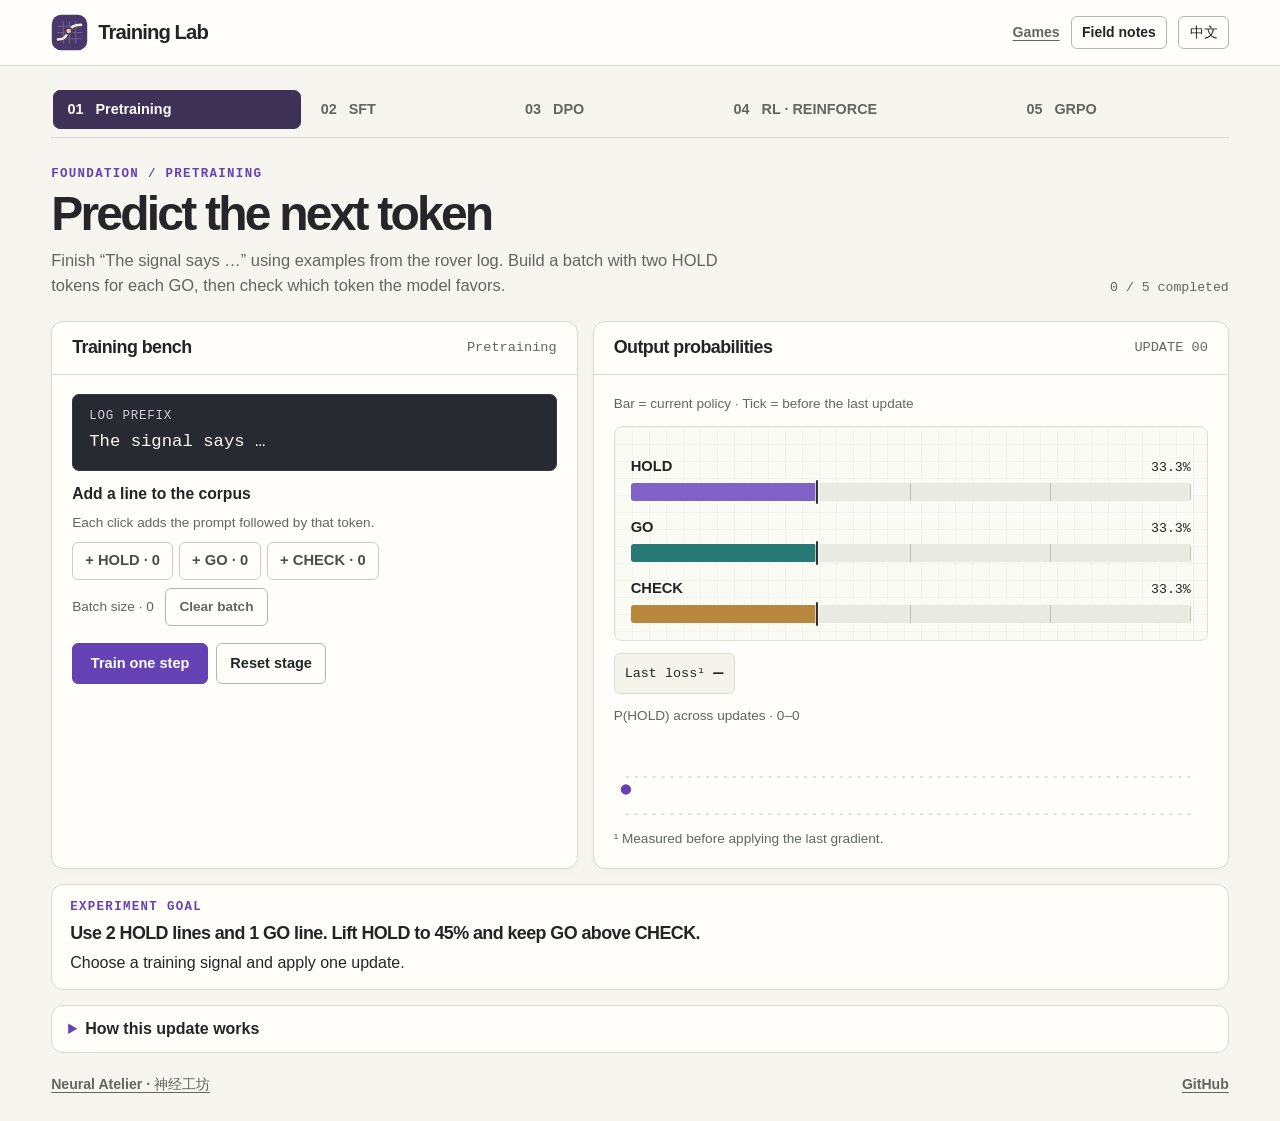
==== index.html @ efecc4be "Build five interactive language model training experiments" ====
<!doctype html>
<html lang="en">
  <head>
    <meta charset="utf-8" />
    <meta name="viewport" content="width=device-width,initial-scale=1" />
    <meta
      name="description"
      content="Five hands-on experiments in LLM training. Change the corpus, demonstrations, preferences and rewards, then watch a small policy learn."
    />
    <meta name="theme-color" content="#f8f8f3" />
    <link rel="icon" href="./favicon.svg" />
    <link rel="stylesheet" href="./style.css" />
    <title>Training Lab · 大模型训练场</title>
  </head>
  <body>
    <header>
      <div class="top">
        <a class="brand" href="./"
          ><img src="./favicon.svg" alt="" width="34" height="34" /><strong
            >Training Lab</strong
          ></a
        >
        <nav class="tools">
          <a id="games" href="/games/">Games</a
          ><button id="guide">Field notes</button
          ><button id="language">中文</button>
        </nav>
      </div>
    </header>
    <main>
      <nav class="chapters" id="chapters" aria-label="Experiments"></nav>
      <section class="hero">
        <div>
          <p class="kicker" id="kicker"></p>
          <h1 id="title"></h1>
          <p id="brief"></p>
        </div>
        <span class="progress" id="progress"></span>
      </section>
      <div class="bench">
        <section class="panel">
          <div class="panel-head">
            <h2 id="inputs-title"></h2>
            <span class="small" id="method"></span>
          </div>
          <div class="panel-body">
            <div class="signal">
              <small id="prompt-label"></small>
              <p id="prompt"></p>
            </div>
            <div id="inputs"></div>
            <div class="actions">
              <button id="step" class="primary"></button
              ><button id="sample"></button><button id="reset"></button>
            </div>
          </div>
        </section>
        <section class="panel">
          <div class="panel-head">
            <h2 id="policy-title"></h2>
            <span id="step-num" class="small"></span>
          </div>
          <div class="panel-body">
            <p class="muted small" id="chart-caption"></p>
            <div class="chart" id="chart"></div>
            <div id="stats" class="stats"></div>
            <div id="history"></div>
          </div>
        </section>
      </div>
      <section class="goal">
        <p class="kicker" id="goal-label"></p>
        <h2 id="goal-text"></h2>
        <p id="feedback" aria-live="polite"></p>
        <div id="advance" class="actions"></div>
      </section>
      <section class="notes" id="notes"></section>
    </main>
    <footer>
      <a href="/games/neural-atelier/">Neural Atelier · 神经工坊</a
      ><a href="https://github.com/chainhelen/training-lab">GitHub</a>
    </footer>
    <dialog id="manual">
      <button class="close" id="close" aria-label="Close">×</button>
      <div id="guide-body"></div>
    </dialog>
    <script type="module" src="./src/app.mjs"></script>
  </body>
</html>
---- style.css ----
:root {
  color-scheme: light;
  --paper: #f6f5ef;
  --surface: #fffefa;
  --ink: #232525;
  --muted: #62665f;
  --rule: #d9dad1;
  --strong-rule: #b3b8ac;
  --purple: #6542b4;
  --violet: #8062c7;
  --pale-violet: #efebf8;
  --teal: #176b64;
  --pale-teal: #e2f2e9;
  --ochre: #97600e;
  --pale-ochre: #fff1d2;
  --mono:
    "IBM Plex Mono", "SFMono-Regular", Consolas, "Liberation Mono", monospace;
  --sans:
    "Inter", "Helvetica Neue", -apple-system, BlinkMacSystemFont, "Segoe UI",
    "PingFang SC", Arial, sans-serif;
  font-family: var(--sans);
  font-size: 16px;
  line-height: 1.5;
  font-variant-numeric: tabular-nums;
  color: var(--ink);
  background: var(--paper);
  -webkit-text-size-adjust: 100%;
}
* {
  box-sizing: border-box;
}
body {
  margin: 0;
  min-width: 300px;
}
main,
.top,
footer {
  width: min(1216px, 92vw);
  margin-inline: auto;
}
header {
  background: var(--surface);
  border-bottom: 1px solid var(--rule);
}
header.top {
  width: 100%;
  padding-inline: max(4vw, calc((100vw - 1216px) / 2));
}
.top,
header > nav,
.brand,
.tools,
.panel-head,
.bar-head,
.actions,
.control-row,
footer {
  display: flex;
  align-items: center;
}
.top {
  justify-content: space-between;
  min-height: 65px;
  gap: 20px;
}
.brand {
  color: var(--ink);
  font-size: 1.27rem;
  font-weight: 760;
  letter-spacing: -0.045em;
  gap: 10px;
  text-decoration: none;
}
.brand img,
.brand > svg {
  display: block;
  width: 37px;
  height: 37px;
}
.tools {
  flex-wrap: wrap;
  gap: 0.7rem;
  justify-content: flex-end;
}
a {
  color: var(--purple);
  text-underline-offset: 0.19em;
}
.tools a,
footer a {
  color: var(--muted);
  font-size: 0.88rem;
  font-weight: 570;
}
.tools a:hover,
footer a:hover {
  color: var(--purple);
}
button,
input,
select {
  color: inherit;
  font: inherit;
}
button,
select,
summary {
  cursor: pointer;
  touch-action: manipulation;
}
button {
  background: var(--surface);
  border: 1px solid var(--strong-rule);
  border-radius: 6px;
  padding: 0.47rem 0.83rem;
  min-height: 38px;
  font-weight: 580;
}
button:disabled {
  cursor: default;
  opacity: 0.52;
}
button:hover:not(:disabled),
select:hover {
  border-color: var(--purple);
  color: var(--purple);
}
button:focus-visible,
a:focus-visible,
summary:focus-visible,
select:focus-visible,
input:focus-visible {
  outline: 3px solid #976dd0;
  outline-offset: 3px;
}
.tools button {
  min-height: 33px;
  padding: 0.27rem 0.64rem;
  font-size: 0.875rem;
}
main {
  padding-top: 21px;
}
.chapters {
  display: flex;
  gap: 5px;
  padding: 3px 2px 8px;
  border-bottom: 1px solid var(--rule);
  overflow-x: auto;
  scrollbar-width: thin;
  scrollbar-color: #c9c7bb transparent;
}
.chapters button {
  flex: 1 0 auto;
  text-align: left;
  background: transparent;
  border: 1px solid transparent;
  border-radius: 7px;
  min-height: 39px;
  font-size: 0.9rem;
  color: var(--muted);
  white-space: nowrap;
}
.chapters button.active {
  color: #fff;
  background: #3d3155;
  border-color: #3d3155;
}
.chapters button.done:not(.active) {
  color: var(--teal);
}
.chapters button:hover:not(.active) {
  color: var(--purple);
  background: #ece9f1;
}
.chapters button.active:hover {
  color: #fff;
}
.hero {
  display: flex;
  gap: 22px;
  justify-content: space-between;
  align-items: flex-end;
  padding: 28px 0 23px;
}
.hero > :first-child {
  min-width: 0;
}
.kicker {
  margin: 0 0 6px;
  font: 650 0.78rem/1.35 var(--mono);
  letter-spacing: 0.105em;
  text-transform: uppercase;
  color: var(--purple);
}
h1,
h2,
h3,
p {
  margin-block: 0;
}
h1 {
  color: #262628;
  font-size: clamp(2.15rem, 3.75vw, 3.55rem);
  font-weight: 720;
  line-height: 1.04;
  letter-spacing: -0.058em;
  text-wrap: balance;
}
html[lang^="zh"] h1 {
  letter-spacing: -0.035em;
  line-height: 1.18;
}
#brief {
  margin: 9px 0 0;
  max-width: 76ch;
  color: var(--muted);
  font-size: 1.03rem;
  line-height: 1.52;
}
.progress {
  flex-shrink: 0;
  color: var(--muted);
  font: 500 0.825rem/1.5 var(--mono);
}
.bench {
  display: grid;
  grid-template-columns: minmax(0, 0.96fr) minmax(0, 1.16fr);
  gap: 15px;
  align-items: stretch;
}
.panel,
.goal,
.notes details,
details.notes {
  min-width: 0;
  background: var(--surface);
  border: 1px solid var(--rule);
  border-radius: 12px;
}
.panel {
  overflow: clip;
  box-shadow: 0 3px 7px #35312606;
}
.panel-head {
  padding: 13px 20px;
  min-height: 53px;
  justify-content: space-between;
  gap: 0.7rem;
  border-bottom: 1px solid var(--rule);
}
.panel-head h2,
.goal h2 {
  font-size: 1.12rem;
  font-weight: 690;
  line-height: 1.3;
  letter-spacing: -0.032em;
}
.panel-body {
  padding: 19px 20px;
}
.panel-body > * + * {
  margin-top: 12px;
}
h3 {
  font-size: 0.98rem;
  line-height: 1.38;
}
code,
kbd,
pre {
  font-family: var(--mono);
}
code {
  font-size: 0.91em;
  overflow-wrap: anywhere;
}
.signal {
  background: #282a32;
  color: #f4f2e9;
  border: 1px solid #373643;
  padding: 14px 16px;
  border-radius: 7px;
  line-height: 1.6;
  font-family: var(--mono);
  font-size: 0.92rem;
  overflow-wrap: anywhere;
}
.signal small,
.signal .muted,
.signal .kicker {
  color: #d3ccdd;
}
.signal b,
.signal strong {
  color: #f5d9a1;
}
.control-row {
  flex-wrap: wrap;
  gap: 6px;
}
.control-row button {
  color: #4c4e48;
  font-size: 0.92rem;
  font-weight: 560;
  border-color: #cacdc3;
  padding: 0.48rem 0.75rem;
  line-height: 1.3;
}
.control-row .selected,
button.selected,
button[aria-pressed="true"]:not(.active) {
  color: #51338c;
  background: var(--pale-violet);
  border-color: #9074bd;
}
select {
  display: block;
  width: 100%;
  max-width: 100%;
  background: #fffefa;
  padding: 0.53rem 2.15rem 0.53rem 0.68rem;
  min-height: 39px;
  border: 1px solid var(--strong-rule);
  border-radius: 6px;
  appearance: none;
  background-image: url("data:image/svg+xml,%3Csvg xmlns='http://www.w3.org/2000/svg' width='12' height='8' viewBox='0 0 12 8'%3E%3Cpath d='M1 1l5 5 5-5' fill='none' stroke='%23535651' stroke-width='1.7'/%3E%3C/svg%3E");
  background-repeat: no-repeat;
  background-position: right 0.75rem center;
  text-overflow: ellipsis;
}
input[type="range"] {
  accent-color: var(--purple);
  width: 100%;
}
label {
  font-size: 0.94rem;
}
label > select {
  margin-top: 0.32rem;
}
.actions {
  flex-wrap: wrap;
  gap: 0.5rem;
  margin-top: 17px;
}
.actions button {
  min-height: 41px;
  font-size: 0.91rem;
}
button.primary,
.actions button.primary {
  color: #fff;
  background: var(--purple);
  border-color: var(--purple);
  padding-inline: 1.1rem;
  font-weight: 650;
}
button.primary:hover:not(:disabled) {
  color: #fff;
  background: #513493;
  border-color: #513493;
}
.goal {
  margin-top: 15px;
  padding: 14px 18px;
}
.goal.won,
.won.goal {
  border-color: #94b9a2;
  background: #eef7ee;
}
#feedback {
  line-height: 1.5;
  overflow-wrap: anywhere;
}
#feedback.won,
.won #feedback,
.won {
  color: var(--teal);
}
.chart {
  background:
    linear-gradient(90deg, #68735a0c 1px, transparent 1px),
    linear-gradient(#68735a0c 1px, transparent 1px), #fbfbf6;
  background-size:
    17px 17px,
    17px 17px,
    auto;
  border: 1px solid #dedfd5;
  border-radius: 8px;
  padding: 15px 16px;
}
.axis {
  display: flex;
  justify-content: space-between;
  color: var(--muted);
  font: 0.77rem/1.4 var(--mono);
}
.bar-row {
  margin-block: 13px 15px;
}
.bar-row:last-child {
  margin-bottom: 2px;
}
.bar-head {
  justify-content: space-between;
  gap: 0.6rem;
  align-items: baseline;
  font-size: 0.92rem;
  margin-bottom: 5px;
}
.bar-head > :last-child {
  font-family: var(--mono);
  font-size: 0.83rem;
}
.bar-track {
  height: 18px;
  background:
    repeating-linear-gradient(
      90deg,
      transparent 0 calc(25% - 1px),
      #bec0b4 calc(25% - 1px) 25%
    ),
    #e9eae2;
  border-radius: 3px;
  position: relative;
  overflow: visible;
}
.bar-fill {
  display: block;
  height: 100%;
  background: var(--violet);
  border-radius: 3px;
  transition: width 260ms ease-out;
}
.bar-row:nth-of-type(3n + 2) .bar-fill {
  background: #287a76;
}
.bar-row:nth-of-type(3n + 3) .bar-fill {
  background: #b6873c;
}
.old-mark {
  position: absolute;
  top: -3px;
  bottom: -3px;
  width: 2px;
  background: #303232;
  border-radius: 1px;
  box-shadow: 0 0 0 1px #fff9;
  transform: translateX(-1px);
}
.stats {
  display: flex;
  gap: 7px;
  flex-wrap: wrap;
}
.stat {
  background: #f4f4ed;
  border: 1px solid #dcddd3;
  border-radius: 6px;
  padding: 7px 10px;
  font: 0.84rem/1.45 var(--mono);
  min-width: 0;
  overflow-wrap: anywhere;
}
.stat b,
.stat strong {
  font-size: 1.06rem;
}
.trace {
  display: block;
  width: 100%;
  height: auto;
  max-height: 118px;
  color: var(--purple);
  overflow: visible;
}
.rollout {
  display: flex;
  gap: 7px;
  flex-wrap: wrap;
}
.sample {
  border: 1px solid var(--rule);
  border-radius: 5px;
  background: #f5f4ee;
  padding: 4px 8px;
  font: 0.85rem/1.55 var(--mono);
  overflow-wrap: anywhere;
}
.sample.plus,
.plus.sample {
  color: #135d51;
  background: var(--pale-teal);
  border-color: #a8c9b5;
}
.sample.minus,
.minus.sample {
  color: #77500a;
  background: var(--pale-ochre);
  border-color: #d1b679;
}
.plus {
  color: var(--teal);
}
.minus {
  color: var(--ochre);
}
.notes {
  margin-top: 15px;
}
.notes details,
details.notes {
  margin-block: 8px;
}
details.notes {
  margin-top: 15px;
}
summary {
  padding: 11px 16px;
  font-weight: 600;
}
summary::marker {
  color: var(--purple);
}
details > :not(summary) {
  margin: 0 16px 12px;
}
details li {
  margin-block: 0.3rem;
}
.small,
small,
.muted {
  color: var(--muted);
}
.small,
small {
  font-size: 0.85rem;
}
footer {
  gap: 0.9rem;
  justify-content: space-between;
  color: var(--muted);
  font-size: 0.85rem;
  margin-block: 21px 26px;
}
dialog {
  max-width: min(580px, 93vw);
  max-height: 82dvh;
  color: var(--ink);
  background: var(--surface);
  border: 1px solid var(--strong-rule);
  border-radius: 13px;
  padding: 24px;
  box-shadow: 0 16px 64px #22232f30;
}
dialog::backdrop {
  background: #25252a69;
}
dialog h2 {
  letter-spacing: -0.035em;
}
dialog p,
dialog li {
  margin-top: 0.67rem;
}
dialog .close {
  float: right;
  border-radius: 50%;
  font-size: 1.15rem;
  line-height: 1;
  min-width: 34px;
  min-height: 34px;
  padding: 4px;
}
@media (max-width: 900px) {
  .hero {
    align-items: flex-start;
  }
  .bench {
    grid-template-columns: minmax(0, 1fr) minmax(0, 1fr);
    gap: 10px;
  }
  .panel-head {
    padding: 10px 14px;
  }
  .panel-body {
    padding: 15px 14px;
  }
}
@media (max-width: 715px) {
  main,
  .top,
  footer {
    width: min(94vw, 660px);
  }
  main {
    padding-top: 12px;
  }
  .top {
    min-height: 54px;
    gap: 0.5rem;
  }
  .tools {
    gap: 0.45rem;
  }
  .brand {
    font-size: 1.11rem;
    gap: 7px;
  }
  .brand img,
  .brand > svg {
    width: 32px;
    height: 32px;
  }
  .chapters {
    gap: 2px;
  }
  .chapters button {
    min-height: 36px;
    font-size: 0.83rem;
    padding: 0.32rem 0.62rem;
  }
  .hero {
    flex-direction: column;
    padding: 15px 0;
    gap: 0.55rem;
  }
  #brief {
    font-size: 0.97rem;
  }
  .progress {
    font-size: 0.77rem;
  }
  .bench {
    grid-template-columns: 1fr;
    gap: 11px;
  }
  .signal {
    padding: 11px 12px;
  }
  .chart {
    padding: 11px 12px;
  }
  .actions {
    gap: 5px;
  }
  .goal {
    padding: 12px 14px;
  }
  footer {
    flex-wrap: wrap;
    gap: 0.4rem 0.8rem;
  }
}
@media (prefers-reduced-motion: reduce) {
  *,
  *::before,
  *::after {
    scroll-behavior: auto !important;
    transition-duration: 0.01ms !important;
    animation-duration: 0.01ms !important;
  }
}
#prompt-label {
  display: block;
  font: 0.78rem var(--mono);
  letter-spacing: 0.065em;
}
#prompt {
  color: #fffaf0;
  padding-top: 0.35rem;
  font-size: 1.08rem;
}
#inputs > * + *,
#history > * + * {
  margin-top: 0.52rem;
}
#method,
#step-num {
  font-family: var(--mono);
}
#goal-text {
  margin-block: 0.14rem 0.36rem;
}
#advance:empty {
  display: none;
}
.actions [hidden],
[hidden] {
  display: none !important;
}
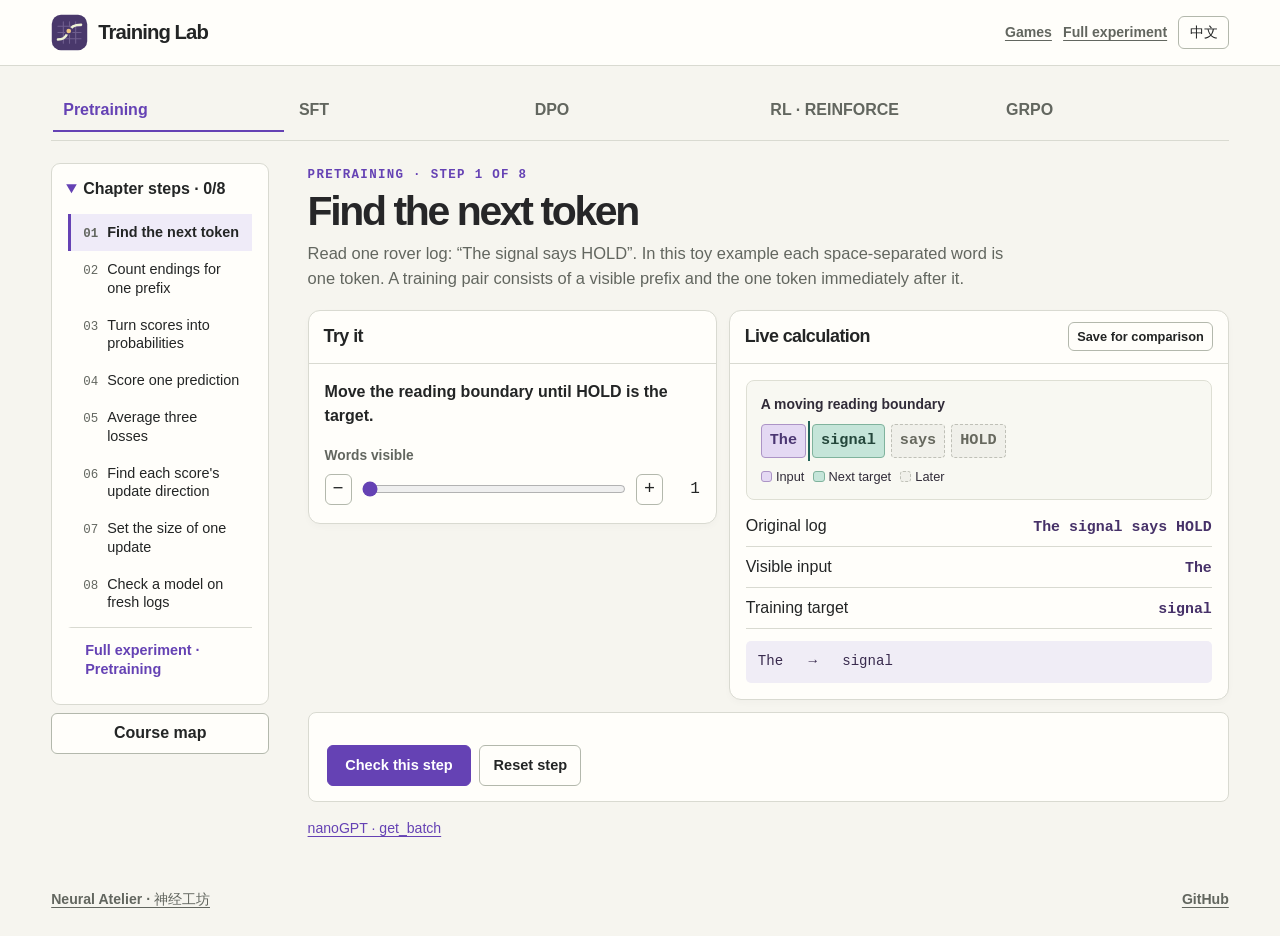
==== commit 5f5942cd: "Break training into 34 guided experiments with live calculations" ====
--- a/index.html
+++ b/index.html
@@ -5,85 +5,91 @@
     <meta name="viewport" content="width=device-width,initial-scale=1" />
     <meta
       name="description"
-      content="Five hands-on experiments in LLM training. Change the corpus, demonstrations, preferences and rewards, then watch a small policy learn."
+      content="Learn how language models train, one decision at a time. Work through pretraining, SFT, DPO, policy gradients and GRPO with interactive numerical experiments."
     />
-    <meta name="theme-color" content="#f8f8f3" />
+    <meta name="theme-color" content="#f6f5ef" />
     <link rel="icon" href="./favicon.svg" />
     <link rel="stylesheet" href="./style.css" />
+    <link rel="stylesheet" href="./course.css" />
+    <link rel="stylesheet" href="./visuals.css" />
     <title>Training Lab · 大模型训练场</title>
   </head>
-  <body>
+  <body class="course">
     <header>
       <div class="top">
         <a class="brand" href="./"
-          ><img src="./favicon.svg" alt="" width="34" height="34" /><strong
+          ><img src="./favicon.svg" width="34" height="34" alt="" /><strong
             >Training Lab</strong
           ></a
         >
         <nav class="tools">
-          <a id="games" href="/games/">Games</a
-          ><button id="guide">Field notes</button
+          <a href="/games/" id="games">Games</a
+          ><a href="./workbench.html" id="bench-link">Training bench</a
           ><button id="language">中文</button>
         </nav>
       </div>
     </header>
     <main>
-      <nav class="chapters" id="chapters" aria-label="Experiments"></nav>
-      <section class="hero">
-        <div>
-          <p class="kicker" id="kicker"></p>
-          <h1 id="title"></h1>
-          <p id="brief"></p>
-        </div>
-        <span class="progress" id="progress"></span>
-      </section>
-      <div class="bench">
-        <section class="panel">
-          <div class="panel-head">
-            <h2 id="inputs-title"></h2>
-            <span class="small" id="method"></span>
+      <nav id="chapters" class="chapters" aria-label="Chapters"></nav>
+      <div class="course-shell">
+        <aside class="course-rail">
+          <details id="rail">
+            <summary id="rail-title"></summary>
+            <div id="route-list"></div>
+          </details>
+          <button id="open-map" aria-haspopup="dialog"></button>
+        </aside>
+        <article id="activity">
+          <div class="course-title">
+            <p class="kicker" id="position"></p>
+            <h1 id="title" tabindex="-1"></h1>
+            <p id="brief"></p>
           </div>
-          <div class="panel-body">
-            <div class="signal">
-              <small id="prompt-label"></small>
-              <p id="prompt"></p>
+          <div class="micro-bench">
+            <section class="panel">
+              <div class="panel-head"><h2 id="task-label"></h2></div>
+              <div class="panel-body">
+                <p class="task" id="task"></p>
+                <div id="controls"></div>
+              </div>
+            </section>
+            <section class="panel">
+              <div class="panel-head">
+                <h2 id="results-label"></h2>
+                <button id="pin"></button>
+              </div>
+              <div class="panel-body">
+                <div id="guided-visual"></div>
+                <div id="readout"></div>
+                <pre class="calculation" id="calculation"></pre>
+              </div>
+            </section>
+          </div>
+          <section class="response">
+            <div id="feedback" aria-live="polite"></div>
+            <div class="actions">
+              <button class="primary" id="check"></button
+              ><button id="next" hidden></button><button id="reset"></button>
             </div>
-            <div id="inputs"></div>
-            <div class="actions">
-              <button id="step" class="primary"></button
-              ><button id="sample"></button><button id="reset"></button>
-            </div>
+          </section>
+          <div class="bottom-route">
+            <a id="back"></a><a id="source" target="_blank" rel="noopener"></a>
           </div>
-        </section>
-        <section class="panel">
-          <div class="panel-head">
-            <h2 id="policy-title"></h2>
-            <span id="step-num" class="small"></span>
-          </div>
-          <div class="panel-body">
-            <p class="muted small" id="chart-caption"></p>
-            <div class="chart" id="chart"></div>
-            <div id="stats" class="stats"></div>
-            <div id="history"></div>
-          </div>
-        </section>
+        </article>
       </div>
-      <section class="goal">
-        <p class="kicker" id="goal-label"></p>
-        <h2 id="goal-text"></h2>
-        <p id="feedback" aria-live="polite"></p>
-        <div id="advance" class="actions"></div>
-      </section>
-      <section class="notes" id="notes"></section>
     </main>
+    <dialog id="course-map" aria-labelledby="map-title">
+      <div class="map-head">
+        <h2 id="map-title"></h2>
+        <button id="close-map" autofocus></button>
+      </div>
+      <p id="map-caption"></p>
+      <div id="map-route"></div>
+    </dialog>
     <footer>
       <a href="/games/neural-atelier/">Neural Atelier · 神经工坊</a
       ><a href="https://github.com/chainhelen/training-lab">GitHub</a>
     </footer>
-    <dialog id="manual">
-      <button class="close" id="close" aria-label="Close">×</button>
-      <div id="guide-body"></div>
-    </dialog>
-    <script type="module" src="./src/app.mjs"></script>
+    <script type="module" src="./src/course.mjs"></script>
   </body>
 </html>
--- a/course.css
+++ b/course.css
@@ -0,0 +1,397 @@
+.course-shell {
+  display: grid;
+  grid-template-columns: minmax(165px, 218px) minmax(0, 1fr);
+  gap: clamp(20px, 3vw, 40px);
+  margin: 22px 0 34px;
+}
+.course-rail {
+  min-width: 0;
+}
+.course-rail details {
+  position: static;
+  border: 1px solid var(--rule);
+  border-radius: 9px;
+  background: var(--surface);
+  overflow: hidden;
+}
+.course-rail summary {
+  padding: 13px 14px;
+  font-weight: 660;
+  cursor: pointer;
+}
+.course-rail nav {
+  display: grid;
+}
+.course-rail a {
+  display: flex;
+  gap: 9px;
+  padding: 9px 12px;
+  font-size: 0.9rem;
+  line-height: 1.3;
+  text-decoration: none;
+  color: var(--ink);
+  border-left: 3px solid transparent;
+}
+.course-rail a:hover,
+.course-rail a[aria-current="step"] {
+  background: var(--pale-violet);
+}
+.course-rail a[aria-current="step"] {
+  border-color: var(--purple);
+  font-weight: 640;
+}
+.route-number {
+  color: var(--muted);
+  flex: 0 0 2ch;
+  font-family: var(--mono);
+  font-size: 0.78rem;
+  padding-top: 3px;
+}
+.course-rail a.finished .route-number {
+  color: var(--teal);
+}
+.course-rail .capstone {
+  border-top: 1px solid var(--rule);
+  margin-top: 6px;
+  padding: 13px 14px;
+  color: var(--purple);
+  font-weight: 600;
+}
+.route-progress {
+  font-size: 0.8rem;
+  color: var(--muted);
+  padding: 0 14px 10px;
+}
+.course-title {
+  margin: 4px 0 18px;
+}
+.course-title h1 {
+  font-size: clamp(1.85rem, 3.2vw, 2.9rem);
+}
+#activity {
+  min-width: 0;
+}
+.micro-bench {
+  display: grid;
+  grid-template-columns: minmax(0, 0.9fr) minmax(0, 1.1fr);
+  gap: 12px;
+  align-items: start;
+}
+.task {
+  font-weight: 600;
+  line-height: 1.5;
+}
+.control {
+  margin-top: 18px;
+}
+.control > label,
+.control > legend {
+  display: block;
+  font-size: 0.86rem;
+  font-weight: 630;
+  color: var(--muted);
+  margin-bottom: 5px;
+}
+.control fieldset,
+fieldset.control {
+  border: 0;
+  padding: 0;
+  margin-inline: 0;
+  min-width: 0;
+}
+.choices {
+  display: flex;
+  flex-wrap: wrap;
+  gap: 5px;
+}
+.choices button {
+  white-space: normal;
+  text-align: left;
+  overflow-wrap: anywhere;
+}
+.choices [aria-pressed="true"] {
+  color: var(--purple);
+  background: var(--pale-violet);
+  border-color: #9478cd;
+}
+.range-line {
+  display: flex;
+  align-items: center;
+  gap: 8px;
+}
+.range-line input {
+  flex: 1;
+  width: 20px;
+  accent-color: var(--purple);
+  min-height: 32px;
+}
+.range-line output {
+  font-family: var(--mono);
+  min-width: 3ch;
+  text-align: right;
+}
+.range-line button {
+  font: 1.15rem var(--mono);
+  padding: 2px 7px;
+  min-height: 31px;
+}
+.limits {
+  display: flex;
+  justify-content: space-between;
+  padding-inline: 32px 62px;
+  font: 0.73rem var(--mono);
+  color: var(--muted);
+}
+#pin {
+  font-size: 0.8rem;
+  padding: 3px 8px;
+  min-height: 29px;
+}
+.result-row {
+  padding: 8px 0;
+  border-bottom: 1px solid var(--rule);
+  min-width: 0;
+}
+.result-row:first-child {
+  padding-top: 0;
+}
+.result-row .result-head {
+  display: flex;
+  align-items: baseline;
+  justify-content: space-between;
+  gap: 8px;
+  flex-wrap: wrap;
+}
+.result-row span,
+.result-row b {
+  overflow-wrap: anywhere;
+}
+.result-row b {
+  font: 600 0.93rem/1.4 var(--mono);
+  color: #463168;
+}
+.result-bar {
+  height: 7px;
+  background: #ebe9e2;
+  margin: 6px 0 1px;
+  position: relative;
+  border-radius: 2px;
+}
+.result-bar i {
+  display: block;
+  height: 100%;
+  background: #8e75c5;
+  border-radius: 2px;
+}
+.result-bar em {
+  position: absolute;
+  top: -2px;
+  bottom: -2px;
+  width: 2px;
+  background: #262422;
+}
+.pinned {
+  display: block;
+  color: var(--muted);
+  font-size: 0.8rem;
+}
+.calculation {
+  white-space: pre-wrap;
+  word-break: break-word;
+  background: #f0edf6;
+  color: #392b4e;
+  border-radius: 5px;
+  padding: 10px 12px;
+  font: 500 0.88rem/1.55 var(--mono);
+  margin: 12px 0 0;
+}
+.response {
+  border: 1px solid var(--rule);
+  background: var(--surface);
+  padding: 15px 18px;
+  margin-top: 12px;
+  border-radius: 8px;
+}
+.response #feedback:not(:empty) {
+  margin-bottom: 12px;
+}
+.response .success {
+  color: var(--teal);
+  font-weight: 600;
+}
+.response .retry {
+  color: #794808;
+}
+.course [hidden] {
+  display: none !important;
+}
+.bottom-route {
+  display: flex;
+  justify-content: space-between;
+  gap: 10px;
+  flex-wrap: wrap;
+  margin: 16px 0;
+  font-size: 0.88rem;
+}
+.course #progress {
+  font-size: 0.82rem;
+}
+.micro-bench .panel-head {
+  padding: 10px 15px;
+}
+.micro-bench .panel-body {
+  padding: 16px;
+}
+.course .chapters a {
+  flex: 1;
+  padding: 8px 10px;
+  border-bottom: 2px solid transparent;
+  color: var(--muted);
+  font-weight: 600;
+  text-decoration: none;
+  white-space: nowrap;
+}
+.course .chapters a[aria-current="page"] {
+  color: var(--purple);
+  border-color: var(--purple);
+}
+@media (max-width: 960px) {
+  .course-shell {
+    grid-template-columns: minmax(145px, 180px) minmax(0, 1fr);
+    gap: 15px;
+  }
+  .micro-bench {
+    grid-template-columns: minmax(0, 1fr) minmax(0, 1fr);
+  }
+}
+@media (max-width: 760px) {
+  .course-shell {
+    display: block;
+    margin-top: 12px;
+  }
+  .course-rail {
+    margin-bottom: 16px;
+  }
+  .course-rail details {
+    position: static;
+  }
+  .course-rail nav {
+    grid-template-columns: repeat(2, minmax(0, 1fr));
+  }
+  .course .chapters a {
+    flex: 0 0 auto;
+  }
+  .micro-bench {
+    grid-template-columns: 1fr;
+  }
+  .course .tools {
+    gap: 7px;
+  }
+  .course .top {
+    gap: 6px;
+  }
+  .course .tools a,
+  .course .tools button {
+    font-size: 0.8rem;
+  }
+  .course .brand {
+    font-size: 1rem;
+  }
+  .course .brand img {
+    width: 28px;
+    height: 28px;
+  }
+  .bottom-route {
+    margin-top: 12px;
+  }
+  .micro-bench .panel-body {
+    padding: 12px;
+  }
+}
+.compare-view {
+  margin-top: 13px;
+  padding: 10px 12px;
+  border-left: 3px solid #9582ac;
+  background: #f7f6f1;
+  font-size: 0.9rem;
+}
+.compare-view h3 {
+  color: var(--muted);
+  font-size: 0.84rem;
+}
+
+#open-map {
+  margin-top: 8px;
+  width: 100%;
+}
+#course-map {
+  width: min(500px, 92vw);
+  border: 1px solid var(--rule);
+  border-radius: 12px;
+  padding: clamp(16px, 3vw, 26px);
+  color: var(--ink);
+  background: var(--surface);
+}
+#course-map::backdrop {
+  background: rgb(27 24 35 / 0.4);
+}
+.map-head {
+  display: flex;
+  justify-content: space-between;
+  gap: 12px;
+  align-items: center;
+}
+#map-caption {
+  margin: 10px 0 16px;
+  color: var(--muted);
+}
+#map-route {
+  display: grid;
+  text-align: center;
+  justify-items: center;
+}
+#map-route a {
+  min-width: 0;
+  border: 1px solid var(--rule);
+  border-radius: 7px;
+  padding: 9px;
+  color: var(--ink);
+  text-decoration: none;
+  background: var(--paper);
+}
+#map-route a:hover,
+#map-route a:focus-visible {
+  border-color: var(--purple);
+  background: var(--pale-violet);
+}
+#map-route > a {
+  width: 55%;
+}
+#map-route strong,
+#map-route small {
+  display: block;
+}
+#map-route small {
+  color: var(--muted);
+}
+.map-arrow,
+.map-branches {
+  color: var(--muted);
+  font-size: 0.88rem;
+  padding: 4px;
+}
+.map-branches:before {
+  content: "↓";
+  display: block;
+}
+.map-fork {
+  display: grid;
+  grid-template-columns: repeat(3, minmax(0, 1fr));
+  gap: 6px;
+  width: 100%;
+  padding-top: 5px;
+}
+.map-fork a {
+  align-content: center;
+  overflow-wrap: anywhere;
+}
--- a/visuals.css
+++ b/visuals.css
@@ -0,0 +1,344 @@
+/* Each figure lives inside the calculation panel and scales to its width. */
+.lab-picture {
+  --pic-ink: #302b38;
+  --pic-purple: #6542a2;
+  --pic-green: #226259;
+  --pic-line: #cccfc6;
+  background: #f8f8f2;
+  border: 1px solid #dedfd4;
+  border-radius: 8px;
+  color: var(--pic-ink);
+  margin: 0 0 14px;
+  padding: 13px 14px;
+}
+.lab-picture figcaption {
+  font-size: 0.87rem;
+  font-weight: 680;
+  margin-bottom: 10px;
+}
+.pic-strip,
+.pic-legend,
+.pic-timeline,
+.pic-chips {
+  display: flex;
+  align-items: center;
+}
+.pic-strip {
+  gap: 6px;
+  flex-wrap: wrap;
+}
+.pic-token,
+.pic-root,
+.pic-stop {
+  font: 600 0.95rem/1.3 var(--mono, monospace);
+}
+.pic-token {
+  position: relative;
+  border-radius: 4px;
+  padding: 6px 8px;
+}
+.pic-token.read,
+.pic-key i.read,
+.pic-stop.loaded,
+.pic-key i.hold,
+.pic-chips i.hold {
+  background: #e4d9f3;
+  color: #4b3672;
+  border: 1px solid #ac94c6;
+}
+.pic-token.target,
+.pic-key i.target,
+.pic-key i.go,
+.pic-chips i.go {
+  background: #c5e5d9;
+  color: #24473b;
+  border: 1px solid #80b39d;
+}
+.pic-token.later,
+.pic-key i.later {
+  background: #f0f0ea;
+  color: #66685e;
+  border: 1px dashed #bfc0b7;
+}
+.pic-cut {
+  position: absolute;
+  top: -4px;
+  bottom: -4px;
+  left: -5px;
+  border-left: 2px solid var(--pic-green);
+}
+.pic-legend {
+  gap: 9px;
+  flex-wrap: wrap;
+  margin-top: 9px;
+  font-size: 0.8rem;
+}
+.pic-key {
+  display: inline-flex;
+  align-items: center;
+  gap: 4px;
+}
+.pic-key i,
+.pic-chips i {
+  display: inline-block;
+  width: 0.7rem;
+  height: 0.7rem;
+  border-radius: 3px;
+}
+.pic-stack {
+  display: grid;
+  gap: 4px;
+}
+.pic-log {
+  display: grid;
+  grid-template-columns: auto minmax(0, 1fr) auto minmax(4.2rem, auto);
+  gap: 8px;
+  align-items: center;
+  font-size: 0.84rem;
+  border: 1px solid var(--pic-line);
+  border-radius: 4px;
+  padding: 3px 7px;
+}
+.pic-log b,
+.pic-span b {
+  font-family: var(--mono, monospace);
+}
+.pic-log .pic-choice {
+  text-align: right;
+}
+.pic-choice,
+.pic-span small,
+.pic-log small,
+.pic-odds small {
+  font-size: 0.78rem;
+  line-height: 1.35;
+}
+.pic-log.included,
+.pic-span.included,
+.pic-span.saved {
+  border-color: #acbcaa;
+  background: #eef5eb;
+  color: #324e37;
+}
+.pic-log.excluded,
+.pic-span.excluded {
+  border-color: #cecec4;
+  background: #f3f2ec;
+  color: #686a60;
+  border-style: dashed;
+}
+.pic-pair {
+  display: grid;
+  grid-template-columns: repeat(2, minmax(0, 1fr));
+  gap: 9px;
+}
+.pic-span {
+  display: flex;
+  flex-direction: column;
+  gap: 5px;
+  justify-content: space-between;
+  min-width: 0;
+  overflow-wrap: anywhere;
+  border: 1px solid var(--pic-line);
+  border-radius: 5px;
+  padding: 7px 9px;
+}
+.pic-span.live {
+  background: #eee8f5;
+  border-color: #c5b4d8;
+}
+.pic-span.alt {
+  background: #fbefe3;
+  border-color: #d6bd96;
+}
+.pic-span b {
+  font-size: 0.95rem;
+  line-height: 1.3;
+}
+.pic-timeline {
+  gap: 8px;
+  margin: 0 0 8px;
+}
+.pic-stop {
+  position: relative;
+  border-radius: 12px;
+  padding: 1px 9px;
+  background: #f0f0e9;
+  border: 1px solid var(--pic-line);
+}
+.pic-stop + .pic-stop::before {
+  position: absolute;
+  left: -9px;
+  top: 50%;
+  width: 8px;
+  content: "";
+  border-top: 1px solid var(--pic-line);
+}
+.pic-root {
+  text-align: center;
+  width: max-content;
+  max-width: 100%;
+  margin: 0 auto;
+  border: 1px solid #bbb1c6;
+  border-radius: 4px;
+  background: #eee9f4;
+  padding: 5px 10px;
+}
+.pic-fork {
+  height: 13px;
+  width: 50%;
+  margin: 7px auto 0;
+  border: 1px solid #a6a99e;
+  border-bottom: 0;
+  position: relative;
+}
+.pic-fork::before {
+  content: "";
+  position: absolute;
+  left: 50%;
+  bottom: 100%;
+  height: 8px;
+  border-left: 1px solid #a6a99e;
+}
+.pic-odds {
+  display: grid;
+  grid-template-columns: 5rem 1fr auto;
+  gap: 7px;
+  align-items: center;
+  margin: 5px 0;
+}
+.pic-odds b {
+  font: 600 0.88rem var(--mono, monospace);
+}
+.pic-chips {
+  gap: 3px;
+  flex-wrap: wrap;
+}
+.pic-chips span {
+  font-family: var(--mono, monospace);
+  padding: 0 2px;
+}
+@media (max-width: 460px) {
+  .lab-picture {
+    padding: 11px 9px;
+  }
+  .pic-strip {
+    gap: 5px;
+  }
+  .pic-token {
+    padding: 4px 6px;
+  }
+  .pic-log {
+    gap: 5px;
+    grid-template-columns: auto minmax(0, 1fr) auto auto;
+  }
+  .pic-odds {
+    grid-template-columns: 3.5rem 1fr auto;
+  }
+  .pic-span {
+    padding: 6px;
+  }
+  .pic-log .pic-choice {
+    font-size: 0.72rem;
+  }
+}
+
+.pic-branch {
+  text-align: center;
+  color: var(--pic-green);
+}
+.pic-draws {
+  margin: 0;
+  padding: 0;
+  list-style: none;
+  display: grid;
+  grid-template-columns: repeat(auto-fit, minmax(3.2rem, 1fr));
+  gap: 4px;
+}
+.pic-draws li {
+  display: grid;
+  padding: 5px;
+  gap: 2px;
+  justify-items: center;
+  background: #eef5eb;
+  border: 1px solid #acbcaa;
+  border-radius: 4px;
+  font: 600 0.8rem var(--mono, monospace);
+}
+.pic-draws small {
+  font-size: 0.7rem;
+}
+
+.group-trace {
+  container-type: inline-size;
+}
+.group-trace-grid {
+  display: grid;
+  grid-template-columns: repeat(4, minmax(0, 1fr));
+  gap: 4px;
+  padding: 0;
+  margin: 0;
+  list-style: none;
+}
+@container (min-width: 35rem) {
+  .group-trace-grid:has(:nth-child(5)) {
+    grid-template-columns: repeat(8, minmax(0, 1fr));
+  }
+}
+.group-trace-card {
+  display: grid;
+  align-content: start;
+  justify-items: center;
+  gap: 3px;
+  padding: 6px 1px;
+  border: 1px solid var(--pic-line);
+  border-radius: 5px;
+  background: #fff;
+  font: 600 0.76rem/1.3 var(--mono, monospace);
+}
+.group-trace-card[aria-current] {
+  border-color: var(--pic-purple);
+  box-shadow: inset 0 0 0 1px var(--pic-purple);
+}
+.group-trace-card small {
+  font-size: 0.7rem;
+}
+.group-trace-reward {
+  padding: 0 4px;
+  border-radius: 3px;
+  background: #f0f0ea;
+}
+.group-trace-reward[data-points="1"] {
+  background: #c5e5d9;
+  color: #24473b;
+}
+.group-trace-axis {
+  position: relative;
+  width: 78%;
+  height: 6px;
+  margin-top: 2px;
+  background: #efeee8;
+}
+.group-trace-axis::before {
+  content: "";
+  position: absolute;
+  inset: -1px auto -1px 50%;
+  width: 1px;
+  background: #706b69;
+}
+.group-trace-axis i {
+  position: absolute;
+  top: 1px;
+  bottom: 1px;
+  background: #4d8578;
+}
+.group-trace-axis i.right {
+  background: #896aa9;
+}
+.group-trace-cap {
+  color: var(--pic-purple);
+}
+.group-trace-legend {
+  margin: 8px 0 0;
+  font-size: 0.8rem;
+}
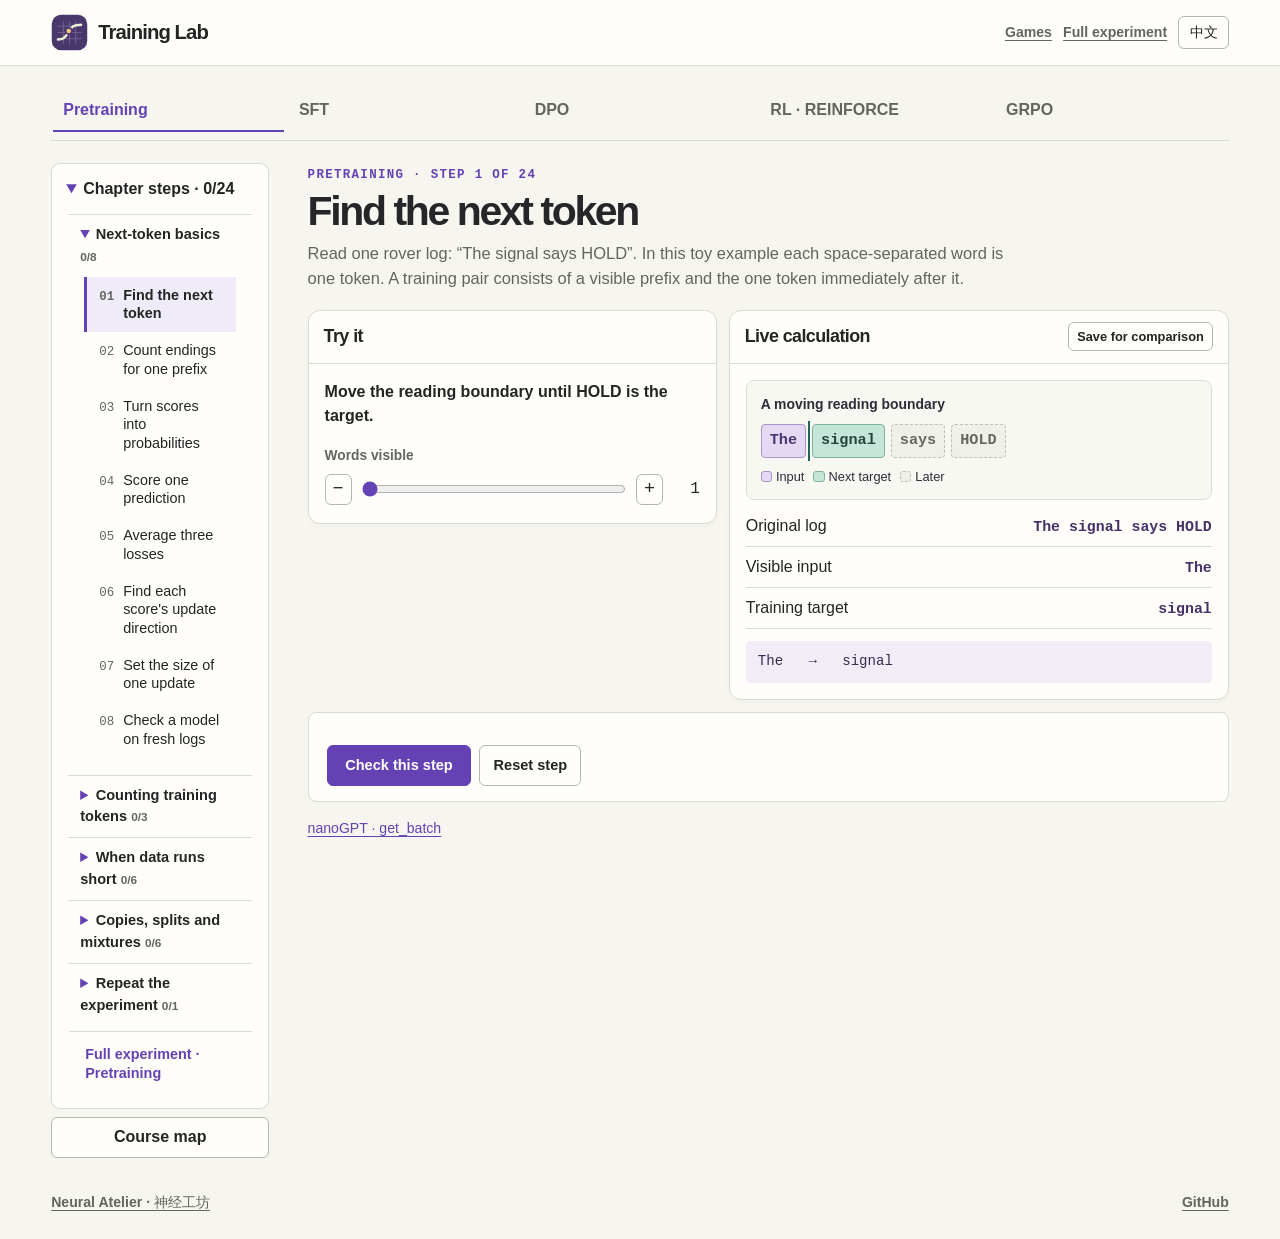
==== commit 74735cae: "Explore pretraining data scarcity, repetition and evaluation in 16 experiments" ====
--- a/index.html
+++ b/index.html
@@ -72,6 +72,7 @@
               ><button id="next" hidden></button><button id="reset"></button>
             </div>
           </section>
+          <p class="research-note" id="finding" hidden></p>
           <div class="bottom-route">
             <a id="back"></a><a id="source" target="_blank" rel="noopener"></a>
           </div>
--- a/course.css
+++ b/course.css
@@ -395,3 +395,28 @@
   align-content: center;
   overflow-wrap: anywhere;
 }
+.course-rail .route-topic {
+  border: 0;
+  border-top: 1px solid var(--rule);
+  border-radius: 0;
+}
+.course-rail .route-topic summary {
+  color: var(--ink);
+  font-size: 0.91rem;
+  padding: 9px 12px;
+}
+.route-topic summary small {
+  color: var(--muted);
+  font-size: 0.74rem;
+  white-space: nowrap;
+}
+.course-rail .route-topic nav {
+  padding: 0 0 5px;
+}
+.research-note {
+  border-inline-start: 3px solid var(--violet);
+  padding: 0 12px;
+  color: var(--muted);
+  font-size: 0.94rem;
+  max-width: 80ch;
+}
--- a/visuals.css
+++ b/visuals.css
@@ -342,3 +342,108 @@
   margin: 8px 0 0;
   font-size: 0.8rem;
 }
+.shift-grid {
+  display: grid;
+  grid-template-columns: auto repeat(var(--columns), minmax(0, 1fr));
+  align-items: center;
+  gap: 4px;
+}
+.shift-grid small {
+  font: 600 0.83rem var(--mono);
+}
+.shift-grid .pic-token {
+  text-align: center;
+  padding: 4px 1px;
+  font-size: 0.84rem;
+}
+.budget-grid {
+  display: grid;
+  gap: 4px;
+}
+.budget-grid > div,
+.accum-strip {
+  display: flex;
+  flex-wrap: wrap;
+  gap: 4px;
+}
+.budget-grid i {
+  width: 0.82rem;
+  height: 0.82rem;
+  border-radius: 3px;
+  background: var(--violet);
+}
+.accum-strip .budget-grid {
+  border: 1px solid var(--strong-rule);
+  padding: 5px;
+  border-radius: 5px;
+}
+.seed-tiles {
+  display: grid;
+  grid-template-columns: repeat(6, minmax(0, 1fr));
+  gap: 4px;
+}
+.seed-tiles div {
+  border: 1px solid var(--rule);
+  border-radius: 4px;
+  display: grid;
+  text-align: center;
+  background: var(--pale-teal);
+  padding: 4px;
+}
+.seed-tiles small {
+  color: var(--muted);
+  font-size: 0.73rem;
+}
+.seed-tiles b {
+  font: 600 0.94rem var(--mono);
+}
+.seed-tiles .missing {
+  background: var(--pale-ochre);
+}
+.seed-tiles .chosen {
+  outline: 2px solid var(--purple);
+  outline-offset: -1px;
+}
+.loss-plot {
+  width: 100%;
+  display: block;
+  max-height: 190px;
+}
+.loss-plot line {
+  stroke: var(--rule);
+  stroke-width: 1;
+}
+.loss-plot text {
+  font: 10px var(--mono);
+  fill: var(--muted);
+}
+.loss-plot polyline {
+  fill: none;
+  stroke: currentColor;
+  stroke-width: 2.4;
+}
+.loss-plot circle {
+  fill: currentColor;
+}
+.loss-plot .curve-a,
+.loss-key span:first-child {
+  color: var(--purple);
+}
+.loss-plot .curve-b,
+.loss-key span:nth-child(2) {
+  color: var(--teal);
+}
+.loss-plot .curve-b polyline {
+  stroke-dasharray: 4 3;
+}
+.loss-key {
+  display: flex;
+  align-items: center;
+  flex-wrap: wrap;
+  gap: 4px 12px;
+  font-size: 0.8rem;
+  margin: 0 0 0.5rem;
+}
+.loss-key span {
+  font-weight: 650;
+}
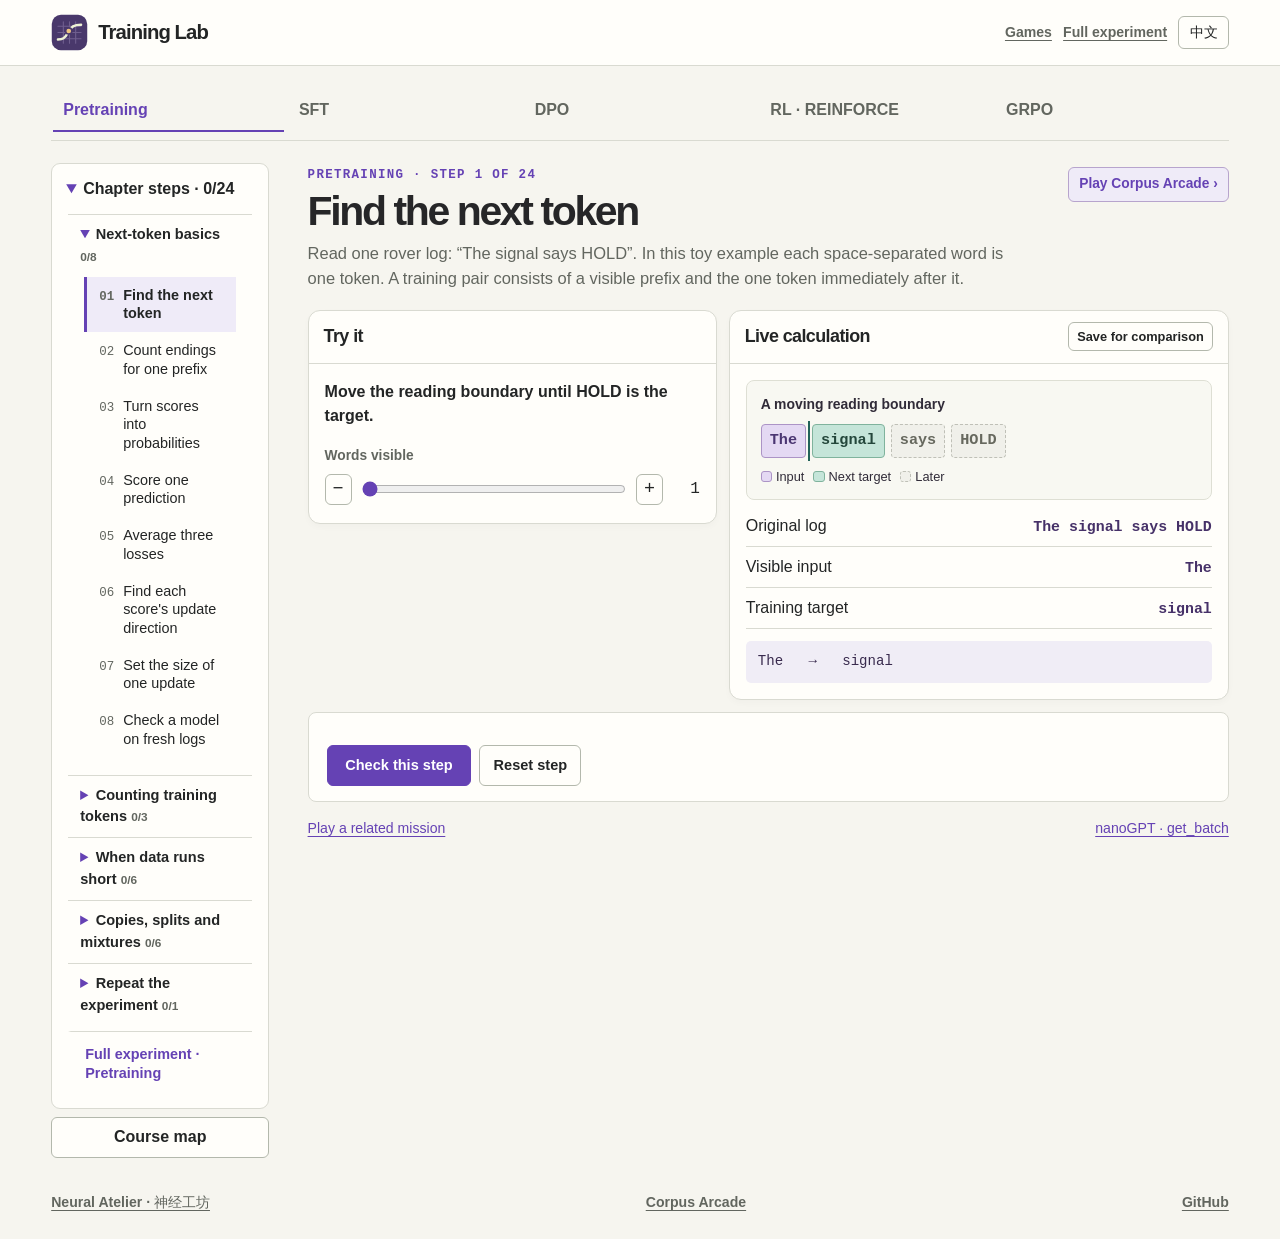
==== commit 37b071bb: "Add sixteen playable pretraining missions to Corpus Arcade" ====
--- a/index.html
+++ b/index.html
@@ -41,6 +41,9 @@
         </aside>
         <article id="activity">
           <div class="course-title">
+            <a id="play-arcade" class="course-arcade" href="./arcade.html"
+              >Play Corpus Arcade</a
+            >
             <p class="kicker" id="position"></p>
             <h1 id="title" tabindex="-1"></h1>
             <p id="brief"></p>
@@ -74,7 +77,8 @@
           </section>
           <p class="research-note" id="finding" hidden></p>
           <div class="bottom-route">
-            <a id="back"></a><a id="source" target="_blank" rel="noopener"></a>
+            <a id="back"></a><a id="lesson-mission" hidden></a
+            ><a id="source" target="_blank" rel="noopener"></a>
           </div>
         </article>
       </div>
@@ -89,6 +93,7 @@
     </dialog>
     <footer>
       <a href="/games/neural-atelier/">Neural Atelier · 神经工坊</a
+      ><a href="./arcade.html" id="arcade-footer">Corpus Arcade</a
       ><a href="https://github.com/chainhelen/training-lab">GitHub</a>
     </footer>
     <script type="module" src="./src/course.mjs"></script>
--- a/course.css
+++ b/course.css
@@ -420,3 +420,26 @@
   font-size: 0.94rem;
   max-width: 80ch;
 }
+
+.course-arcade {
+  float: right;
+  margin: 0 0 6px 12px;
+  padding: 6px 10px;
+  border: 1px solid #b7a4cd;
+  border-radius: 6px;
+  background: var(--pale-violet);
+  color: var(--purple);
+  font-size: 0.86rem;
+  font-weight: 630;
+  text-decoration: none;
+}
+.course-arcade:hover {
+  border-color: var(--purple);
+}
+@media (max-width: 600px) {
+  .course-arcade {
+    float: none;
+    display: inline-block;
+    margin: 0 0 10px;
+  }
+}
